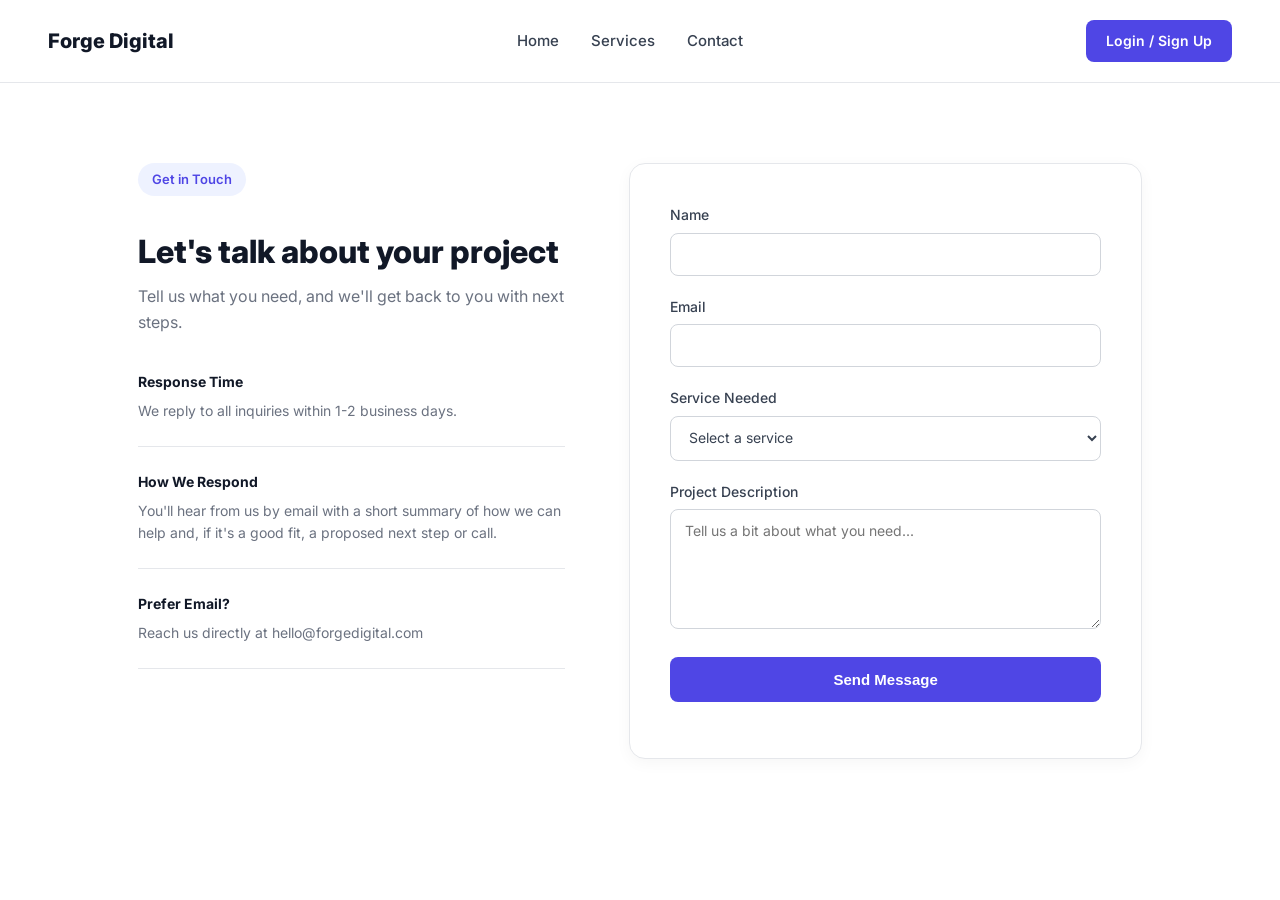
==== contact.html @ 88e55067 "Add files via upload" ====
<!DOCTYPE html>
<html lang="en">
<head>
    <meta charset="UTF-8">
    <meta name="viewport" content="width=device-width, initial-scale=1.0">
    <title>Contact — Forge Digital</title>
    <link rel="stylesheet" href="style.css">
</head>
<body>
    <nav class="navbar">
        <div class="nav-brand">Forge Digital</div>
        <div class="nav-links">
            <a href="index.html">Home</a>
            <a href="services.html">Services</a>
            <a href="contact.html">Contact</a>
        </div>
        <a href="#" class="nav-auth">Login / Sign Up</a>
    </nav>

    <section class="contact-page">
        <div class="contact-wrapper">
            <div class="contact-info">
                <span class="eyebrow">Get in Touch</span>
                <h1>Let's talk about your project</h1>
                <p class="contact-lead">Tell us what you need, and we'll get back to you with next steps.</p>

                <div class="info-item">
                    <h4>Response Time</h4>
                    <p>We reply to all inquiries within 1-2 business days.</p>
                </div>

                <div class="info-item">
                    <h4>How We Respond</h4>
                    <p>You'll hear from us by email with a short summary of how we can help and, if it's a good fit, a proposed next step or call.</p>
                </div>

                <div class="info-item">
                    <h4>Prefer Email?</h4>
                    <p>Reach us directly at hello@forgedigital.com</p>
                </div>
            </div>

            <div class="contact-form-card">
                <form id="contact-form">
                    <div>
                        <label>Name</label>
                        <input type="text" id="name" required>
                    </div>
                    <div>
                        <label>Email</label>
                        <input type="email" id="email" required>
                    </div>
                    <div>
                        <label>Service Needed</label>
                        <select id="service" required>
                            <option value="">Select a service</option>
                            <option value="Website">New Website</option>
                            <option value="Backend">Backend / Database Setup</option>
                            <option value="Maintenance">Ongoing Maintenance</option>
                            <option value="Other">Something Else</option>
                        </select>
                    </div>
                    <div>
                        <label>Project Description</label>
                        <textarea id="message" placeholder="Tell us a bit about what you need..." required></textarea>
                    </div>
                    <button type="submit">Send Message</button>
                </form>
                <p id="form-status"></p>
            </div>
        </div>
    </section>
</body>
</html>
---- style.css ----
@import url('https://fonts.googleapis.com/css2?family=Inter:wght@400;500;600;700;800&display=swap');

* { box-sizing: border-box; margin: 0; padding: 0; }

body {
  font-family: 'Inter', sans-serif;
  color: #374151;
  line-height: 1.6;
}

a { text-decoration: none; }

/* NAVBAR */
.navbar {
  display: flex;
  align-items: center;
  justify-content: space-between;
  padding: 20px 48px;
  border-bottom: 1px solid #E5E7EB;
}

.nav-brand {
  font-size: 20px;
  font-weight: 800;
  color: #111827;
}

.nav-links {
  display: flex;
  gap: 32px;
}

.nav-links a {
  color: #374151;
  font-size: 15px;
  font-weight: 500;
}

.nav-links a:hover {
  color: #4F46E5;
}

.nav-auth {
  background: #4F46E5;
  color: #FFFFFF;
  padding: 10px 20px;
  border-radius: 8px;
  font-size: 14px;
  font-weight: 600;
}

.nav-auth:hover {
  background: #4338CA;
}

/* HERO */
.hero {
  text-align: center;
  padding: 100px 24px 80px;
  max-width: 780px;
  margin: 0 auto;
}

.eyebrow {
  display: inline-block;
  background: #EEF2FF;
  color: #4F46E5;
  font-size: 13px;
  font-weight: 600;
  padding: 6px 14px;
  border-radius: 20px;
  margin-bottom: 20px;
}

.hero h1 {
  font-size: 44px;
  font-weight: 800;
  color: #111827;
  line-height: 1.2;
  margin-bottom: 20px;
}

.hero p {
  font-size: 18px;
  color: #6B7280;
  margin-bottom: 36px;
}

.hero-actions {
  display: flex;
  gap: 16px;
  justify-content: center;
}

.cta-btn {
  background: #4F46E5;
  color: #FFFFFF;
  padding: 14px 28px;
  border-radius: 8px;
  font-size: 15px;
  font-weight: 600;
}

.cta-btn:hover {
  background: #4338CA;
}

.cta-secondary {
  background: #FFFFFF;
  color: #111827;
  border: 1px solid #D1D5DB;
  padding: 14px 28px;
  border-radius: 8px;
  font-size: 15px;
  font-weight: 600;
}

.cta-secondary:hover {
  border-color: #4F46E5;
  color: #4F46E5;
}

/* STATS */
.stats {
  display: flex;
  justify-content: center;
  gap: 80px;
  padding: 50px 24px;
  background: #F9FAFB;
  border-top: 1px solid #E5E7EB;
  border-bottom: 1px solid #E5E7EB;
}

.stat {
  text-align: center;
}

.stat-number {
  display: block;
  font-size: 36px;
  font-weight: 800;
  color: #4F46E5;
}

.stat-label {
  font-size: 14px;
  color: #6B7280;
}

/* SERVICES PREVIEW */
.services-preview {
  padding: 80px 48px;
  max-width: 1100px;
  margin: 0 auto;
  text-align: center;
}

.services-preview h2 {
  font-size: 30px;
  font-weight: 700;
  color: #111827;
  margin-bottom: 40px;
}

.service-cards {
  display: grid;
  grid-template-columns: repeat(3, 1fr);
  gap: 24px;
  margin-bottom: 32px;
}

.service-card {
  background: #FFFFFF;
  border: 1px solid #E5E7EB;
  border-radius: 12px;
  padding: 32px 24px;
  text-align: left;
  transition: box-shadow 0.2s, transform 0.2s;
}

.service-card:hover {
  box-shadow: 0 8px 20px rgba(0,0,0,0.06);
  transform: translateY(-2px);
}

.service-card h3 {
  font-size: 18px;
  font-weight: 700;
  color: #111827;
  margin-bottom: 10px;
}

.service-card p {
  font-size: 14px;
  color: #6B7280;
}

.link-arrow {
  color: #4F46E5;
  font-weight: 600;
  font-size: 15px;
}

.link-arrow:hover {
  text-decoration: underline;
}

/* PROCESS */
.process {
  padding: 80px 48px;
  background: #F9FAFB;
  text-align: center;
}

.process h2 {
  font-size: 30px;
  font-weight: 700;
  color: #111827;
  margin-bottom: 48px;
}

.process-steps {
  display: grid;
  grid-template-columns: repeat(3, 1fr);
  gap: 40px;
  max-width: 1000px;
  margin: 0 auto;
}

.step {
  text-align: left;
}

.step-number {
  display: block;
  font-size: 32px;
  font-weight: 800;
  color: #C7D2FE;
  margin-bottom: 8px;
}

.step h3 {
  font-size: 18px;
  font-weight: 700;
  color: #111827;
  margin-bottom: 8px;
}

.step p {
  font-size: 14px;
  color: #6B7280;
}

/* FINAL CTA */
.final-cta {
  text-align: center;
  padding: 90px 24px;
}

.final-cta h2 {
  font-size: 30px;
  font-weight: 700;
  color: #111827;
  margin-bottom: 12px;
}

.final-cta p {
  font-size: 16px;
  color: #6B7280;
  margin-bottom: 28px;
}

/* SERVICES PAGE */
.services {
  max-width: 800px;
  margin: 0 auto;
  padding: 80px 24px;
}

.services h1 {
  font-size: 36px;
  font-weight: 800;
  color: #111827;
  margin-bottom: 48px;
  text-align: center;
}

.service-item {
  padding: 28px 0;
  border-bottom: 1px solid #E5E7EB;
}

.service-item h3 {
  font-size: 20px;
  font-weight: 700;
  color: #111827;
  margin-bottom: 8px;
}

.service-item p {
  font-size: 15px;
  color: #6B7280;
}

/* CONTACT PAGE */
#contact {
  max-width: 520px;
  margin: 0 auto;
  padding: 80px 24px;
}

#contact h2 {
  font-size: 30px;
  font-weight: 700;
  color: #111827;
  margin-bottom: 32px;
  text-align: center;
}

#contact-form div {
  margin-bottom: 20px;
}

#contact-form label {
  display: block;
  font-size: 14px;
  font-weight: 500;
  color: #374151;
  margin-bottom: 6px;
}

#contact-form input,
#contact-form textarea {
  width: 100%;
  padding: 12px 14px;
  border: 1px solid #D1D5DB;
  border-radius: 8px;
  font-size: 14px;
  font-family: 'Inter', sans-serif;
  outline: none;
}

#contact-form input:focus,
#contact-form textarea:focus {
  border-color: #4F46E5;
  box-shadow: 0 0 0 3px rgba(79,70,229,0.1);
}

#contact-form textarea {
  min-height: 120px;
  resize: vertical;
}

#contact-form button {
  width: 100%;
  background: #4F46E5;
  color: #FFFFFF;
  border: none;
  padding: 14px;
  border-radius: 8px;
  font-size: 15px;
  font-weight: 600;
  cursor: pointer;
}

#contact-form button:hover {
  background: #4338CA;
}

#form-status {
  margin-top: 16px;
  text-align: center;
  font-size: 14px;
}
/* CONTACT PAGE (NEW) */
.contact-page {
  padding: 80px 48px;
  max-width: 1100px;
  margin: 0 auto;
}

.contact-wrapper {
  display: grid;
  grid-template-columns: 1fr 1.2fr;
  gap: 64px;
}

.contact-info h1 {
  font-size: 32px;
  font-weight: 800;
  color: #111827;
  margin: 16px 0 12px;
  line-height: 1.25;
}

.contact-lead {
  font-size: 16px;
  color: #6B7280;
  margin-bottom: 36px;
}

.info-item {
  margin-bottom: 24px;
  padding-bottom: 24px;
  border-bottom: 1px solid #E5E7EB;
}

.info-item h4 {
  font-size: 14px;
  font-weight: 700;
  color: #111827;
  margin-bottom: 6px;
}

.info-item p {
  font-size: 14px;
  color: #6B7280;
}

.contact-form-card {
  background: #FFFFFF;
  border: 1px solid #E5E7EB;
  border-radius: 16px;
  padding: 40px;
  box-shadow: 0 4px 16px rgba(0,0,0,0.04);
  height: fit-content;
}

#contact-form select {
  width: 100%;
  padding: 12px 14px;
  border: 1px solid #D1D5DB;
  border-radius: 8px;
  font-size: 14px;
  font-family: 'Inter', sans-serif;
  outline: none;
  background: #FFFFFF;
  color: #374151;
}

#contact-form select:focus {
  border-color: #4F46E5;
  box-shadow: 0 0 0 3px rgba(79,70,229,0.1);
}

@media (max-width: 800px) {
  .contact-wrapper {
    grid-template-columns: 1fr;
  }
}
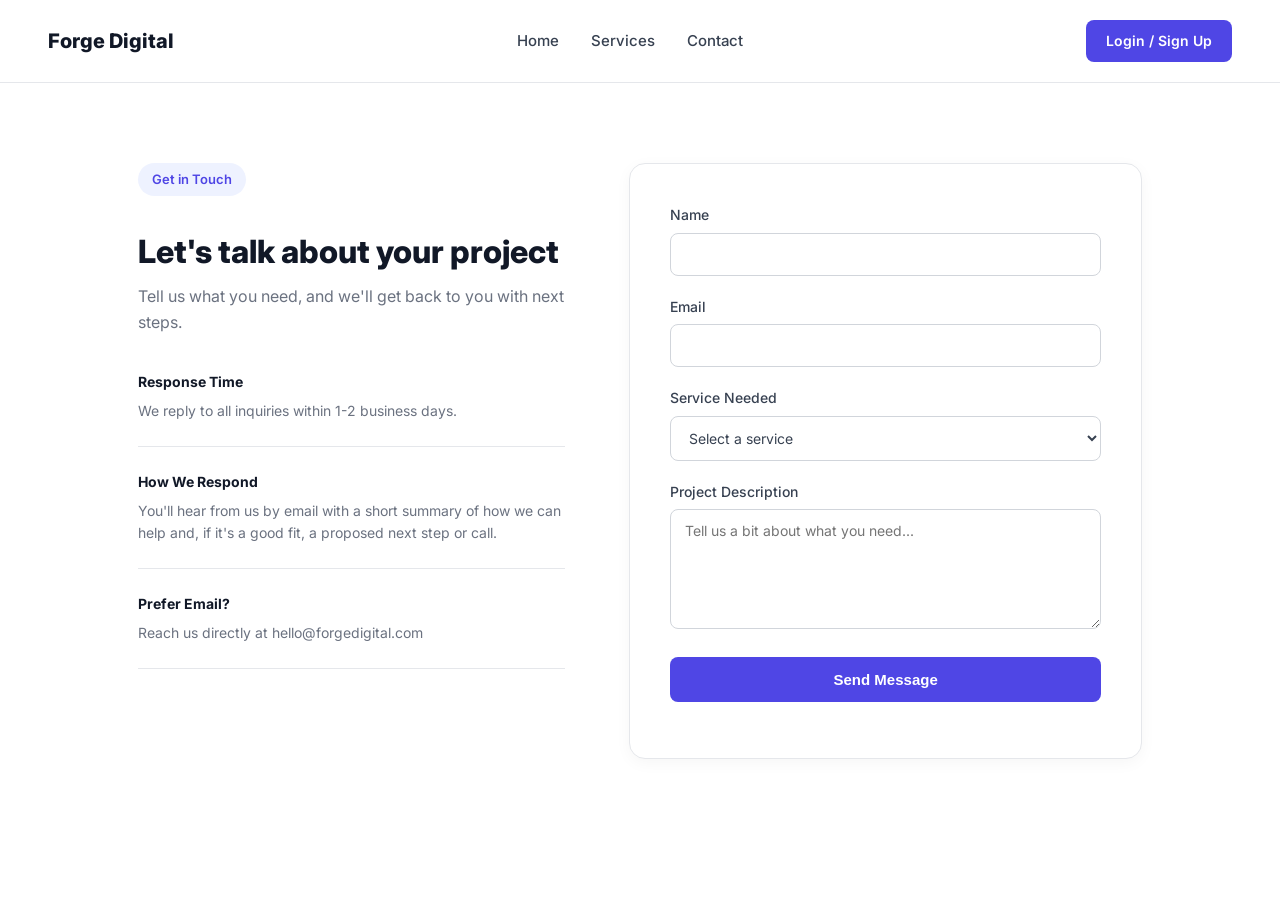
==== commit 17ba293e: "Update contact.html" ====
--- a/contact.html
+++ b/contact.html
@@ -70,5 +70,6 @@
             </div>
         </div>
     </section>
+    <script src="script.js"></script>
 </body>
-</html>+</html>
